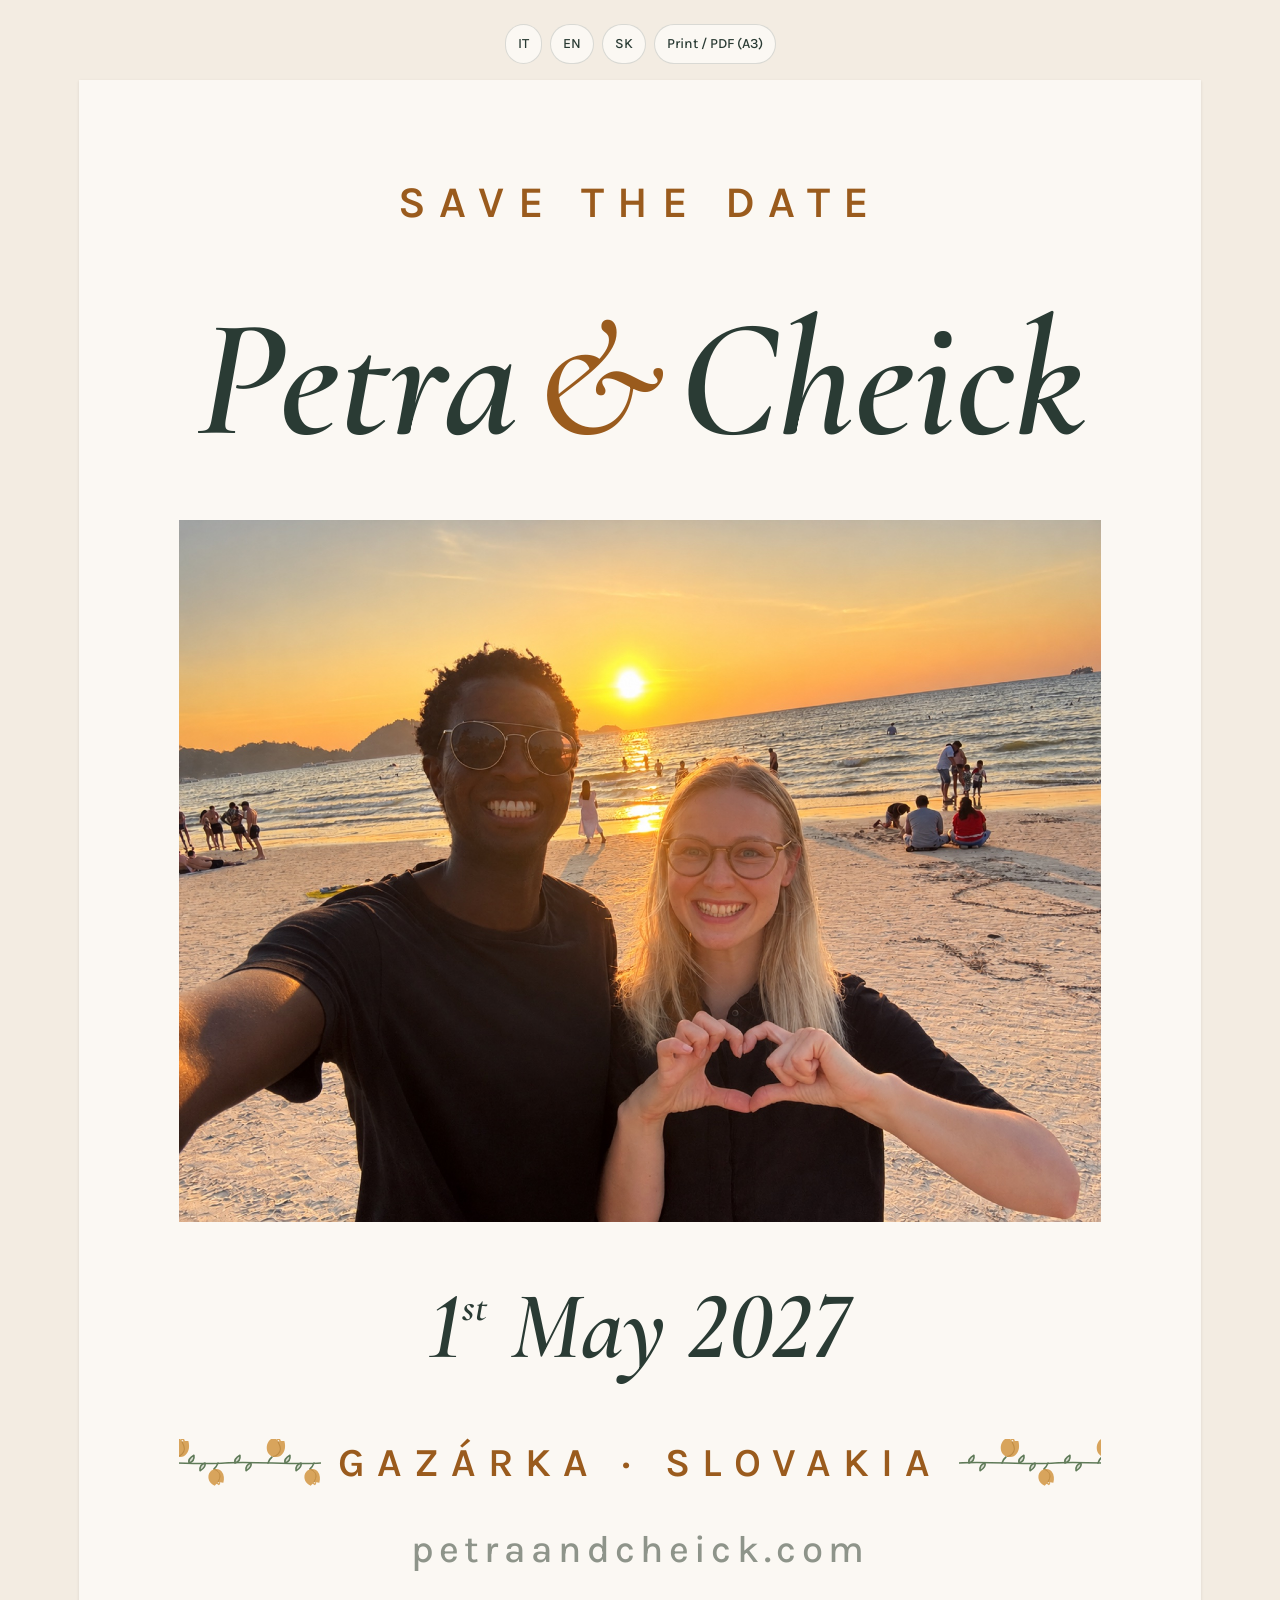
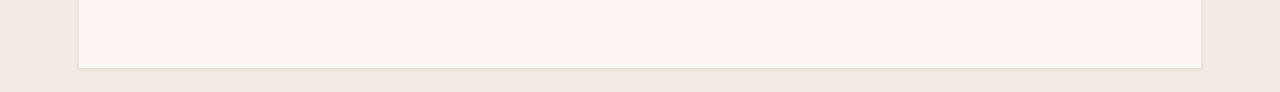
==== poster.html @ 1f32f279 "Tulip identity: vine separators, editable content file, language flags, HTML poster" ====
<!DOCTYPE html>
<html lang="en">
<head>
<meta charset="utf-8"><meta name="viewport" content="width=device-width, initial-scale=1">
<title>Petra & Cheick</title>
<link rel="stylesheet" href="identity.css">
<style>
@page{size:A3 portrait;margin:0}
body{padding:1.5rem 16px;display:grid;justify-items:center;gap:1rem}
.bar{display:flex;gap:.5rem;flex-wrap:wrap;justify-content:center}
.bar button,.bar a{font:inherit;font-size:.875rem;padding:.5rem .75rem;border:1px solid var(--line);border-radius:999px;background:var(--paper);color:var(--ink);text-decoration:none;cursor:pointer}
.sheet{--w:297mm;width:var(--w);aspect-ratio:297/420;background:var(--paper);padding:7% 8%;display:grid;grid-template-rows:auto auto 1fr auto auto;gap:4%;text-align:center;justify-items:center;position:relative;box-shadow:0 1px 3px rgba(0,0,0,.1);max-width:100%}
.sheet .eyebrow{font-size:1.1em;margin:0}
.sheet .names{font-size:4.2em;margin:0;text-wrap:balance}
.sheet .photo{width:100%;height:100%;min-height:0;overflow:hidden}
.sheet .photo img{width:100%;height:100%;object-fit:cover;object-position:50% 40%;display:block}
.sheet .date{margin:0;font-family:var(--display);font-style:italic;font-weight:600;font-size:2.4em;white-space:nowrap;line-height:1;color:var(--ink)}
.sheet .date sup{font-size:.42em;vertical-align:baseline;position:relative;top:-.9em}
.sheet .sep{width:100%;font-size:1em}
.sheet .foot{margin:0;font-size:.95em;letter-spacing:.14em;color:var(--dim)}
.sheet{font-size:calc(var(--w) / 28)}
@media (max-width:760px){ .sheet{--w:100vw;font-size:calc(100vw / 28)} }
@media print{ body{padding:0;gap:0;display:block} .sheet{box-shadow:none;--w:297mm;font-size:calc(297mm / 28);height:420mm} }
</style>
</head>
<body>
<div class="bar noprint"><a href="#it">IT</a><a href="#en">EN</a><a href="#sk">SK</a><button type="button" onclick="print()">Print / PDF (A3)</button></div>
<article class="sheet">
  <p class="eyebrow" id="eyebrow"></p>
  <h1 class="names" id="names"></h1>
  <figure class="photo" style="margin:0"><img src="img/beach-fixed.jpg" alt=""></figure>
  <div style="width:100%;display:grid;gap:.4em;justify-items:center"><p class="date lnum" id="date"></p></div>
  <div style="width:100%;display:grid;gap:.6em"><p class="sep" id="place"></p><p class="foot" id="foot"></p></div>
</article>
<script src="content/site.js"></script>
<script>
const T=SITE.text, n=SITE.config.names;
const extra={en:{foot:'petraandcheick.com'},it:{foot:'petraandcheick.com'},sk:{foot:'petraandcheick.com'}};
function go(){ let l=(location.hash||'#en').slice(1); if(!T[l]) l='en'; const t=T[l];
  document.documentElement.lang=l;
  document.getElementById('eyebrow').textContent=t.eyebrow;
  document.getElementById('names').innerHTML=`${n[0]}<span class="amp">&amp;</span>${n[1]}`;
  document.getElementById('date').innerHTML=t.dateHero;
  document.getElementById('place').textContent=t.place;
  document.getElementById('foot').textContent=extra[l].foot;
}
addEventListener('hashchange',go); go();
</script>
</body>
</html>
---- identity.css ----
/* Identity shared by the site and the print pieces. Palette and type from the website. */
@import url("https://fonts.googleapis.com/css2?family=Cormorant+Garamond:ital,wght@0,400;0,500;0,600;1,400;1,500;1,600&family=Karla:wght@400;500;600&display=swap");
:root{
  --mist:#F3ECE2; --paper:#FBF8F3; --ink:#2A3B34; --muted:#5F6A62; --dim:#8E948A;
  --gold:#E4A55A; --gold-ink:#9A5B1D; --leaf:#5F7A58; --line:rgba(42,59,52,.16);
  --display:'Cormorant Garamond',Georgia,'Times New Roman',serif;
  --body:'Karla',system-ui,-apple-system,sans-serif;
  --vine:url('data:image/svg+xml,%3Csvg%20xmlns%3D%22http%3A%2F%2Fwww.w3.org%2F2000%2Fsvg%22%20viewBox%3D%220%200%2096%2048%22%20fill%3D%22none%22%20stroke%3D%22%235F7A58%22%20stroke-width%3D%221.6%22%20stroke-linecap%3D%22round%22%20stroke-linejoin%3D%22round%22%3E%3Cpath%20d%3D%22M0%2024%20C24%2022%2072%2026%2096%2024%22%2F%3E%3Cpath%20d%3D%22M10%2024%20C9%2020.15%2013%2017.4%2014.95%2016.299999999999997%20C15.5%2020.15%2013.3%2022.9%2010%2024%20Z%22%20fill%3D%22rgba%2895%2C122%2C88%2C.2%29%22%2F%3E%3Cpath%20d%3D%22M26%2024%20C27%2027.85%2023%2030.6%2021.05%2031.700000000000003%20C20.5%2027.85%2022.7%2025.1%2026%2024%20Z%22%20fill%3D%22rgba%2895%2C122%2C88%2C.2%29%22%2F%3E%3Cpath%20d%3D%22M43%2024%20C44%2021.5%2045%2019.5%2047%2018%22%2F%3E%3Cg%20transform%3D%22translate%2847.6%2017.6%29%20rotate%2820%29%20scale%280.26%200.26%29%20translate%28-50%20-90%29%22%20stroke%3D%22none%22%3E%3Cpath%20d%3D%22M50%2090%20C22%2090%2010%2060%2016%2040%20C18%2032%2024%2024%2030%2018%20C40%2023%2046%2024%2050%2029%20C54%2024%2060%2023%2072%2018%20C82%2032%2088%2050%2082%2068%20C78%2080%2070%2088%2050%2090%20Z%22%20fill%3D%22%23D8A45C%22%2F%3E%3Cpath%20d%3D%22M44%2025%20L50%2017%20L56%2023%22%20fill%3D%22none%22%20stroke%3D%22%23D8A45C%22%20stroke-width%3D%226%22%20stroke-linejoin%3D%22round%22%2F%3E%3Cpath%20d%3D%22M50%2029%20C60%2038%2066%2046%2068%2052%20C72%2064%2066%2084%2052%2089%22%20fill%3D%22none%22%20stroke%3D%22%23BE8A42%22%20stroke-width%3D%224%22%20stroke-linecap%3D%22round%22%2F%3E%3C%2Fg%3E%3Cpath%20d%3D%22M60%2024%20C59%2020.15%2063%2017.4%2064.95%2016.299999999999997%20C65.5%2020.15%2063.3%2022.9%2060%2024%20Z%22%20fill%3D%22rgba%2895%2C122%2C88%2C.2%29%22%2F%3E%3Cpath%20d%3D%22M76%2024%20C77%2027.85%2073%2030.6%2071.05%2031.700000000000003%20C70.5%2027.85%2072.7%2025.1%2076%2024%20Z%22%20fill%3D%22rgba%2895%2C122%2C88%2C.2%29%22%2F%3E%3Cpath%20d%3D%22M89%2024%20C88%2026.5%2087%2028.5%2085%2030%22%2F%3E%3Cg%20transform%3D%22translate%2884.4%2030.4%29%20rotate%28-20%29%20scale%280.22%20-0.22%29%20translate%28-50%20-90%29%22%20stroke%3D%22none%22%3E%3Cpath%20d%3D%22M50%2090%20C22%2090%2010%2060%2016%2040%20C18%2032%2024%2024%2030%2018%20C40%2023%2046%2024%2050%2029%20C54%2024%2060%2023%2072%2018%20C82%2032%2088%2050%2082%2068%20C78%2080%2070%2088%2050%2090%20Z%22%20fill%3D%22%23D8A45C%22%2F%3E%3Cpath%20d%3D%22M44%2025%20L50%2017%20L56%2023%22%20fill%3D%22none%22%20stroke%3D%22%23D8A45C%22%20stroke-width%3D%226%22%20stroke-linejoin%3D%22round%22%2F%3E%3Cpath%20d%3D%22M50%2029%20C60%2038%2066%2046%2068%2052%20C72%2064%2066%2084%2052%2089%22%20fill%3D%22none%22%20stroke%3D%22%23BE8A42%22%20stroke-width%3D%224%22%20stroke-linecap%3D%22round%22%2F%3E%3C%2Fg%3E%3C%2Fsvg%3E');
  --tulip-img:url('data:image/svg+xml,%3Csvg%20xmlns%3D%22http%3A%2F%2Fwww.w3.org%2F2000%2Fsvg%22%20viewBox%3D%220%200%20100%20170%22%20fill%3D%22none%22%20stroke-linejoin%3D%22round%22%20stroke-linecap%3D%22round%22%3E%3Cg%20stroke%3D%22%239A5B1D%22%20stroke-width%3D%225%22%3E%3Cpath%20d%3D%22M50%2090%20C22%2090%2010%2060%2016%2040%20C18%2032%2024%2024%2030%2018%20C45%2026%2060%2036%2068%2050%20C74%2062%2068%2086%2050%2090%20Z%22%20fill%3D%22%23F1CFA0%22%2F%3E%3Cpath%20d%3D%22M62%2044%20C65%2033%2068%2025%2072%2018%20C82%2032%2088%2050%2082%2068%20C78%2080%2070%2088%2056%2090%22%20fill%3D%22%23F1CFA0%22%2F%3E%3Cpath%20d%3D%22M44%2025%20L50%2017%20L56%2023%20L50%2029%20Z%22%20fill%3D%22%23F1CFA0%22%2F%3E%3C%2Fg%3E%3Cg%20stroke%3D%22%236E8F5E%22%20stroke-width%3D%225%22%3E%3Cpath%20d%3D%22M50%2090%20L50%20166%22%2F%3E%3Cpath%20d%3D%22M50%20152%20C30%20152%2016%20138%2012%20114%20C34%20116%2046%20130%2050%20152%20Z%22%20fill%3D%22%23CBD3C1%22%2F%3E%3Cpath%20d%3D%22M50%20152%20C70%20152%2084%20138%2088%20114%20C66%20116%2054%20130%2050%20152%20Z%22%20fill%3D%22%23CBD3C1%22%2F%3E%3C%2Fg%3E%3C%2Fsvg%3E');
  --corner-bl:url('data:image/svg+xml,%3Csvg%20xmlns%3D%22http%3A%2F%2Fwww.w3.org%2F2000%2Fsvg%22%20viewBox%3D%220%200%20320%20300%22%3E%3Cdefs%3E%0A%3Cfilter%20id%3D%22wc%22%20x%3D%22-10%25%22%20y%3D%22-10%25%22%20width%3D%22120%25%22%20height%3D%22120%25%22%3E%3CfeTurbulence%20type%3D%22fractalNoise%22%20baseFrequency%3D%22.035%22%20numOctaves%3D%223%22%20seed%3D%224%22%20result%3D%22n%22%2F%3E%3CfeDisplacementMap%20in%3D%22SourceGraphic%22%20in2%3D%22n%22%20scale%3D%224%22%20xChannelSelector%3D%22R%22%20yChannelSelector%3D%22G%22%2F%3E%3C%2Ffilter%3E%0A%3Cfilter%20id%3D%22wc2%22%20x%3D%22-10%25%22%20y%3D%22-10%25%22%20width%3D%22120%25%22%20height%3D%22120%25%22%3E%3CfeTurbulence%20type%3D%22fractalNoise%22%20baseFrequency%3D%22.05%22%20numOctaves%3D%222%22%20seed%3D%229%22%20result%3D%22n%22%2F%3E%3CfeDisplacementMap%20in%3D%22SourceGraphic%22%20in2%3D%22n%22%20scale%3D%223%22%2F%3E%3C%2Ffilter%3E%0A%3ClinearGradient%20id%3D%22gOr%22%20x1%3D%220%22%20y1%3D%220%22%20x2%3D%220%22%20y2%3D%221%22%3E%3Cstop%20offset%3D%220%22%20stop-color%3D%22%23F6C84A%22%2F%3E%3Cstop%20offset%3D%22.55%22%20stop-color%3D%22%23EE8A2E%22%2F%3E%3Cstop%20offset%3D%221%22%20stop-color%3D%22%23D9541F%22%2F%3E%3C%2FlinearGradient%3E%0A%3ClinearGradient%20id%3D%22gOr2%22%20x1%3D%220%22%20y1%3D%220%22%20x2%3D%221%22%20y2%3D%221%22%3E%3Cstop%20offset%3D%220%22%20stop-color%3D%22%23FBD96A%22%2F%3E%3Cstop%20offset%3D%221%22%20stop-color%3D%22%23E86A22%22%2F%3E%3C%2FlinearGradient%3E%0A%3ClinearGradient%20id%3D%22gRed%22%20x1%3D%220%22%20y1%3D%220%22%20x2%3D%220%22%20y2%3D%221%22%3E%3Cstop%20offset%3D%220%22%20stop-color%3D%22%23D8323C%22%2F%3E%3Cstop%20offset%3D%22.6%22%20stop-color%3D%22%23A8102A%22%2F%3E%3Cstop%20offset%3D%221%22%20stop-color%3D%22%236E0A22%22%2F%3E%3C%2FlinearGradient%3E%0A%3ClinearGradient%20id%3D%22gRed2%22%20x1%3D%220%22%20y1%3D%220%22%20x2%3D%221%22%20y2%3D%221%22%3E%3Cstop%20offset%3D%220%22%20stop-color%3D%22%23E8505A%22%2F%3E%3Cstop%20offset%3D%221%22%20stop-color%3D%22%238C0E27%22%2F%3E%3C%2FlinearGradient%3E%0A%3ClinearGradient%20id%3D%22gLeaf%22%20x1%3D%220%22%20y1%3D%220%22%20x2%3D%221%22%20y2%3D%221%22%3E%3Cstop%20offset%3D%220%22%20stop-color%3D%22%238FBF4A%22%2F%3E%3Cstop%20offset%3D%22.5%22%20stop-color%3D%22%233F7D2E%22%2F%3E%3Cstop%20offset%3D%221%22%20stop-color%3D%22%231F4D22%22%2F%3E%3C%2FlinearGradient%3E%0A%3ClinearGradient%20id%3D%22gStem%22%20x1%3D%220%22%20y1%3D%220%22%20x2%3D%220%22%20y2%3D%221%22%3E%3Cstop%20offset%3D%220%22%20stop-color%3D%22%234E8A33%22%2F%3E%3Cstop%20offset%3D%221%22%20stop-color%3D%22%232A5A28%22%2F%3E%3C%2FlinearGradient%3E%0A%3Csymbol%20id%3D%22headOr%22%20viewBox%3D%220%200%20100%20110%22%3E%3Cg%20filter%3D%22url%28%23wc%29%22%3E%3Cpath%20d%3D%22M50%20104%20C22%2098%208%2074%2014%2040%20C18%2020%2026%2010%2034%206%20C40%2024%2046%2044%2050%20104Z%22%20fill%3D%22url%28%23gOr%29%22%20opacity%3D%22.92%22%2F%3E%3Cpath%20d%3D%22M50%20104%20C78%2098%2092%2074%2086%2040%20C82%2020%2074%2010%2066%206%20C60%2024%2054%2044%2050%20104Z%22%20fill%3D%22url%28%23gOr%29%22%20opacity%3D%22.92%22%2F%3E%3Cpath%20d%3D%22M50%20104%20C32%2094%2026%2066%2030%2038%20C33%2020%2042%208%2050%202%20C58%208%2067%2020%2070%2038%20C74%2066%2068%2094%2050%20104Z%22%20fill%3D%22url%28%23gOr2%29%22%20opacity%3D%22.9%22%2F%3E%3Cpath%20d%3D%22M44%2020%20C40%2044%2042%2070%2050%2098%22%20stroke%3D%22%23C8431A%22%20stroke-width%3D%222%22%20fill%3D%22none%22%20opacity%3D%22.5%22%20stroke-linecap%3D%22round%22%2F%3E%3Cpath%20d%3D%22M58%2024%20C62%2046%2060%2072%2052%2098%22%20stroke%3D%22%23F9E08A%22%20stroke-width%3D%222.5%22%20fill%3D%22none%22%20opacity%3D%22.55%22%20stroke-linecap%3D%22round%22%2F%3E%3C%2Fg%3E%3C%2Fsymbol%3E%0A%3Csymbol%20id%3D%22headRed%22%20viewBox%3D%220%200%20100%20110%22%3E%3Cg%20filter%3D%22url%28%23wc2%29%22%3E%3Cpath%20d%3D%22M50%20104%20C22%2098%208%2074%2014%2040%20C18%2020%2026%2010%2034%206%20C40%2024%2046%2044%2050%20104Z%22%20fill%3D%22url%28%23gRed%29%22%20opacity%3D%22.92%22%2F%3E%3Cpath%20d%3D%22M50%20104%20C78%2098%2092%2074%2086%2040%20C82%2020%2074%2010%2066%206%20C60%2024%2054%2044%2050%20104Z%22%20fill%3D%22url%28%23gRed%29%22%20opacity%3D%22.92%22%2F%3E%3Cpath%20d%3D%22M50%20104%20C32%2094%2026%2066%2030%2038%20C33%2020%2042%208%2050%202%20C58%208%2067%2020%2070%2038%20C74%2066%2068%2094%2050%20104Z%22%20fill%3D%22url%28%23gRed2%29%22%20opacity%3D%22.9%22%2F%3E%3Cpath%20d%3D%22M44%2020%20C40%2044%2042%2070%2050%2098%22%20stroke%3D%22%235A0818%22%20stroke-width%3D%222%22%20fill%3D%22none%22%20opacity%3D%22.55%22%20stroke-linecap%3D%22round%22%2F%3E%3Cpath%20d%3D%22M58%2024%20C62%2046%2060%2072%2052%2098%22%20stroke%3D%22%23F3A7A7%22%20stroke-width%3D%222.5%22%20fill%3D%22none%22%20opacity%3D%22.45%22%20stroke-linecap%3D%22round%22%2F%3E%3C%2Fg%3E%3C%2Fsymbol%3E%0A%3Csymbol%20id%3D%22leafWC%22%20viewBox%3D%220%200%2060%20200%22%3E%3Cpath%20filter%3D%22url%28%23wc%29%22%20d%3D%22M30%20198%20C2%20150%200%2090%2022%2030%20C26%2018%2032%208%2040%202%20C52%2050%2058%20110%2042%20160%20C38%20174%2034%20188%2030%20198Z%22%20fill%3D%22url%28%23gLeaf%29%22%20opacity%3D%22.9%22%2F%3E%3Cpath%20d%3D%22M30%20192%20C22%20140%2024%2080%2038%2020%22%20stroke%3D%22%23DCEFA0%22%20stroke-width%3D%222%22%20fill%3D%22none%22%20opacity%3D%22.45%22%20stroke-linecap%3D%22round%22%2F%3E%3C%2Fsymbol%3E%0A%3Csymbol%20id%3D%22cornerBL%22%20viewBox%3D%220%200%20320%20300%22%3E%3Cuse%20href%3D%22%23leafWC%22%20width%3D%2260%22%20height%3D%22200%22%20x%3D%2230%22%20y%3D%22120%22%20transform%3D%22rotate%28-28%2060%20220%29%22%2F%3E%3Cuse%20href%3D%22%23leafWC%22%20width%3D%2260%22%20height%3D%22200%22%20x%3D%22110%22%20y%3D%22150%22%20transform%3D%22rotate%2818%20140%20250%29%22%2F%3E%3Cpath%20d%3D%22M78%20300%20C90%20250%20120%20190%20168%20128%22%20stroke%3D%22url%28%23gStem%29%22%20stroke-width%3D%226%22%20fill%3D%22none%22%20stroke-linecap%3D%22round%22%20filter%3D%22url%28%23wc2%29%22%2F%3E%3Cpath%20d%3D%22M160%20300%20C170%20262%20200%20220%20236%20190%22%20stroke%3D%22url%28%23gStem%29%22%20stroke-width%3D%225.5%22%20fill%3D%22none%22%20stroke-linecap%3D%22round%22%20filter%3D%22url%28%23wc2%29%22%2F%3E%3Cuse%20href%3D%22%23headOr%22%20width%3D%22104%22%20height%3D%22114%22%20x%3D%22116%22%20y%3D%2230%22%20transform%3D%22rotate%2838%20168%2087%29%22%2F%3E%3Cuse%20href%3D%22%23headRed%22%20width%3D%2282%22%20height%3D%2290%22%20x%3D%22196%22%20y%3D%22110%22%20transform%3D%22rotate%2844%20237%20155%29%22%2F%3E%3C%2Fsymbol%3E%0A%3C%21--%20separator%20branch%2C%20left%20side%3A%20a%20stem%20running%20from%20the%20outer%20edge%20toward%20the%20title%20with%20three%20watercolour%20tulips%20and%20leaves%20near%20the%20outer%20end.%20300x60%20--%3E%0A%3Csymbol%20id%3D%22branchL%22%20viewBox%3D%220%200%20300%2060%22%3E%3Cpath%20d%3D%22M0%2040%20C60%2036%20180%2032%20300%2031%22%20stroke%3D%22url%28%23gStem%29%22%20stroke-width%3D%222.6%22%20fill%3D%22none%22%20stroke-linecap%3D%22round%22%20filter%3D%22url%28%23wc2%29%22%2F%3E%3Cuse%20href%3D%22%23leafWC%22%20width%3D%2214%22%20height%3D%2246%22%20x%3D%2224%22%20y%3D%222%22%20transform%3D%22rotate%2826%2031%2048%29%22%2F%3E%3Cuse%20href%3D%22%23leafWC%22%20width%3D%2212%22%20height%3D%2240%22%20x%3D%2292%22%20y%3D%2236%22%20transform%3D%22rotate%28-150%2098%2040%29%22%2F%3E%3Cuse%20href%3D%22%23leafWC%22%20width%3D%2211%22%20height%3D%2236%22%20x%3D%22150%22%20y%3D%220%22%20transform%3D%22rotate%2824%20155%2036%29%22%2F%3E%3Cpath%20d%3D%22M58%2038%20C56%2028%2052%2020%2046%2012%22%20stroke%3D%22url%28%23gStem%29%22%20stroke-width%3D%222%22%20fill%3D%22none%22%20stroke-linecap%3D%22round%22%2F%3E%3Cpath%20d%3D%22M118%2034%20C120%2026%20124%2018%20130%2012%22%20stroke%3D%22url%28%23gStem%29%22%20stroke-width%3D%221.8%22%20fill%3D%22none%22%20stroke-linecap%3D%22round%22%2F%3E%3Cpath%20d%3D%22M196%2032%20C198%2024%20201%2018%20205%2014%22%20stroke%3D%22url%28%23gStem%29%22%20stroke-width%3D%221.6%22%20fill%3D%22none%22%20stroke-linecap%3D%22round%22%2F%3E%3Cuse%20href%3D%22%23headOr%22%20width%3D%2230%22%20height%3D%2233%22%20x%3D%2230%22%20y%3D%22-10%22%20transform%3D%22rotate%28-18%2045%206%29%22%2F%3E%3Cuse%20href%3D%22%23headRed%22%20width%3D%2224%22%20height%3D%2226%22%20x%3D%22118%22%20y%3D%22-6%22%20transform%3D%22rotate%2814%20130%207%29%22%2F%3E%3Cuse%20href%3D%22%23headOr%22%20width%3D%2218%22%20height%3D%2220%22%20x%3D%22196%22%20y%3D%220%22%20transform%3D%22rotate%2810%20205%2010%29%22%2F%3E%3C%2Fsymbol%3E%0A%3C%2Fdefs%3E%3Cuse%20href%3D%22%23cornerBL%22%20width%3D%22320%22%20height%3D%22300%22%2F%3E%3C%2Fsvg%3E');
  --stem:#3F6F2E;
}
*{box-sizing:border-box}
body{margin:0;background:var(--mist);color:var(--ink);font-family:var(--body);font-weight:500;font-size:1.0625rem;line-height:1.6;-webkit-font-smoothing:antialiased}
.display{font-family:var(--display)}
.names{font-family:var(--display);font-style:italic;font-weight:600;color:var(--ink);line-height:1}
.names .amp{color:var(--gold-ink);font-weight:500;padding-inline:.1em}
.eyebrow{font-family:var(--body);font-weight:600;letter-spacing:.3em;text-transform:uppercase;color:var(--gold-ink)}
.lnum{font-variant-numeric:lining-nums;font-feature-settings:"lnum" 1}
/* tulip, vine with small tulips, TITLE, vine, tulip */
.sep{display:flex;align-items:center;gap:1.1rem;margin:0;font-family:var(--body);font-weight:600;font-size:1rem;letter-spacing:.3em;text-transform:uppercase;color:var(--gold-ink);text-align:center}
.sep::before,.sep::after{content:"";flex:1;height:48px;min-width:4rem;background:var(--vine) repeat-x right center/96px 48px}
.sep::after{background-position:left center}
.sep.small{font-size:.75rem;letter-spacing:.24em;gap:.7rem}
.sep.small::before,.sep.small::after{height:30px;min-width:2.5rem;background-size:60px 30px;background-position:right center}
.sep.small::after{background-position:left center}
.branch{height:36px;background:var(--vine) repeat-x center/72px 36px}
.tulip{display:inline-block;width:28px;height:48px;background:var(--tulip-img) no-repeat center/contain}
.corner{position:absolute;width:42%;aspect-ratio:320/300;background:var(--corner-bl) no-repeat center/contain;pointer-events:none}
.corner.bl{left:-2%;bottom:-6%}.corner.br{right:-2%;bottom:-6%;transform:scaleX(-1)}.corner.tr{right:-2%;top:-6%;transform:rotate(180deg)}.corner.tl{left:-2%;top:-6%;transform:scaleY(-1)}
.btn{display:inline-flex;align-items:center;gap:.5rem;text-decoration:none;font-size:.8125rem;letter-spacing:.12em;text-transform:uppercase;padding:.7rem 1.1rem;border:1px solid var(--ink);border-radius:999px;color:var(--ink);background:transparent;cursor:pointer;font:inherit;font-size:.8125rem}
.btn.primary{background:var(--gold);border-color:var(--gold)}
@media print{ body{background:#fff} .noprint{display:none!important} }
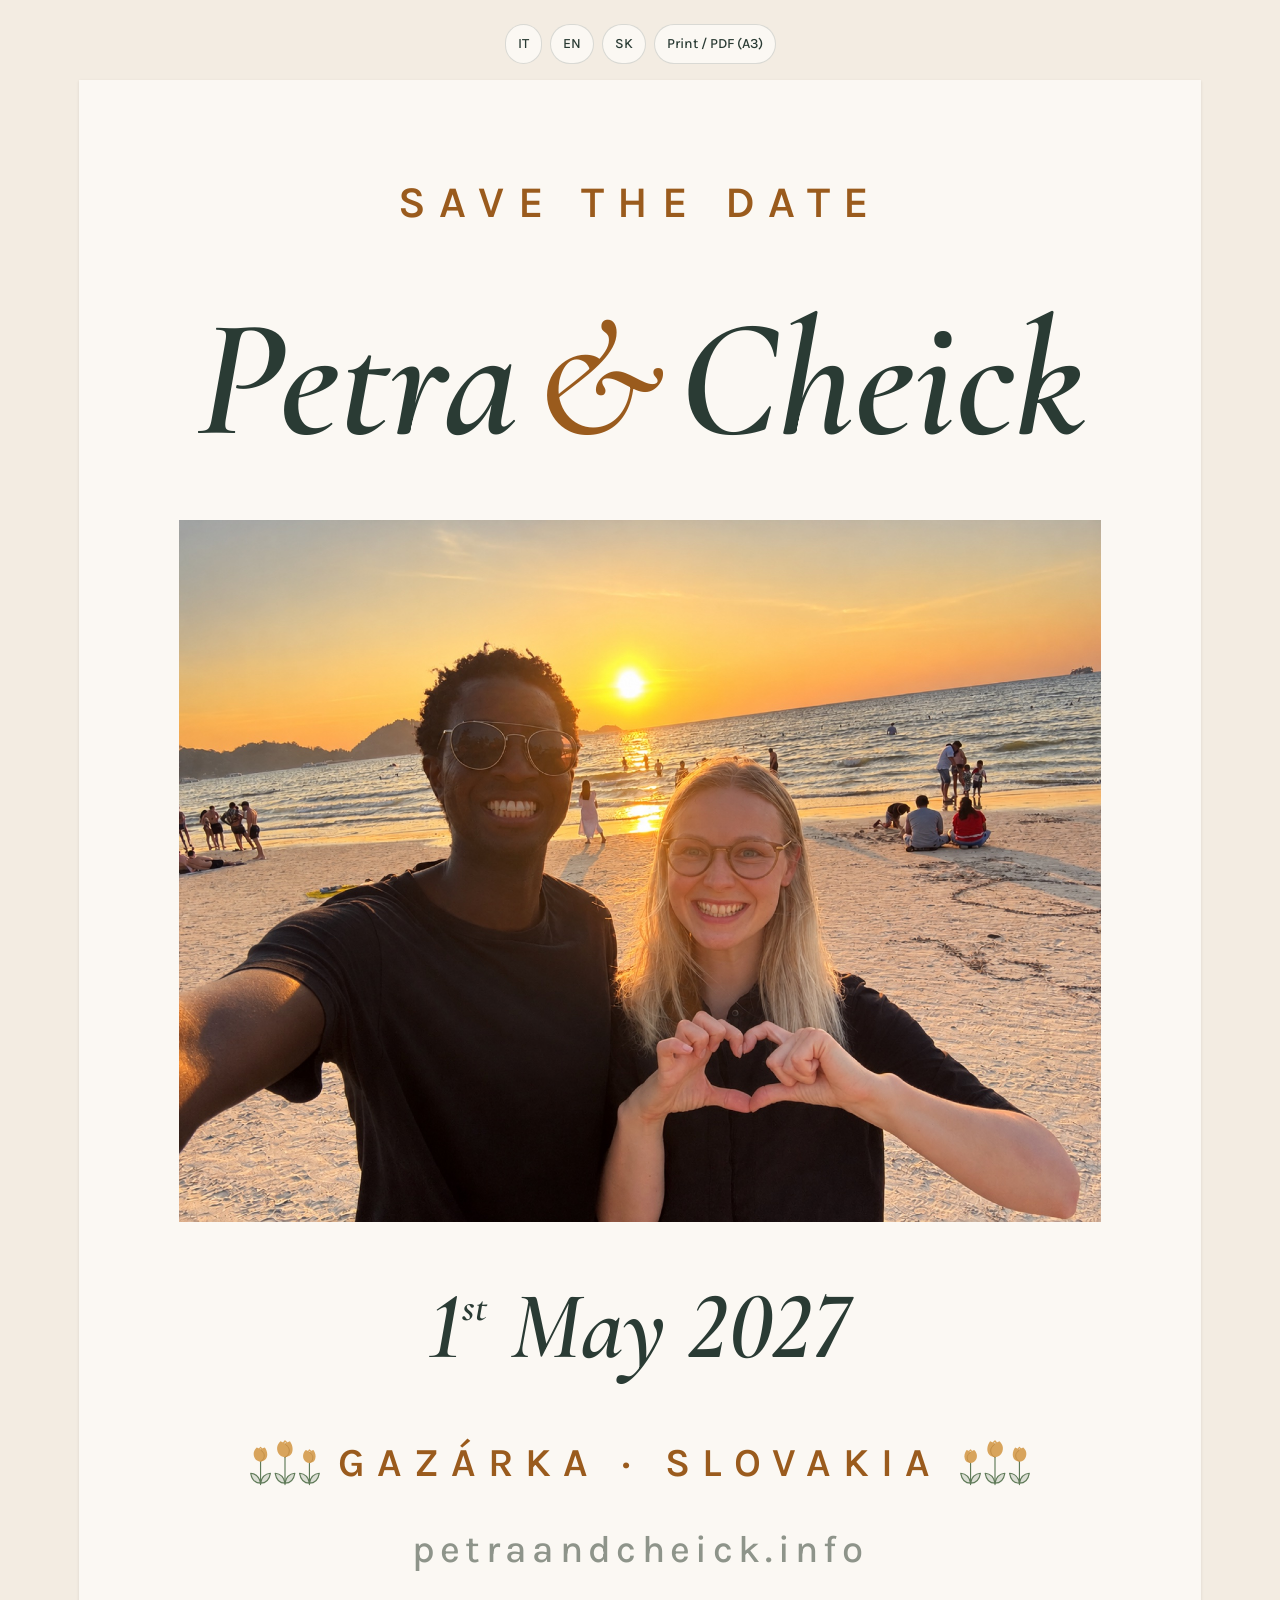
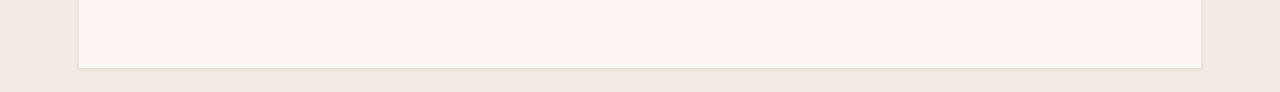
==== commit cc81525b: "Custom domain petraandcheick.info" ====
--- a/poster.html
+++ b/poster.html
@@ -35,7 +35,7 @@
 <script src="content/site.js"></script>
 <script>
 const T=SITE.text, n=SITE.config.names;
-const extra={en:{foot:'petraandcheick.com'},it:{foot:'petraandcheick.com'},sk:{foot:'petraandcheick.com'}};
+const extra={en:{foot:'petraandcheick.info'},it:{foot:'petraandcheick.info'},sk:{foot:'petraandcheick.info'}};
 function go(){ let l=(location.hash||'#en').slice(1); if(!T[l]) l='en'; const t=T[l];
   document.documentElement.lang=l;
   document.getElementById('eyebrow').textContent=t.eyebrow;
--- a/identity.css
+++ b/identity.css
@@ -6,6 +6,7 @@
   --display:'Cormorant Garamond',Georgia,'Times New Roman',serif;
   --body:'Karla',system-ui,-apple-system,sans-serif;
   --vine:url('data:image/svg+xml,%3Csvg%20xmlns%3D%22http%3A%2F%2Fwww.w3.org%2F2000%2Fsvg%22%20viewBox%3D%220%200%2096%2048%22%20fill%3D%22none%22%20stroke%3D%22%235F7A58%22%20stroke-width%3D%221.6%22%20stroke-linecap%3D%22round%22%20stroke-linejoin%3D%22round%22%3E%3Cpath%20d%3D%22M0%2024%20C24%2022%2072%2026%2096%2024%22%2F%3E%3Cpath%20d%3D%22M10%2024%20C9%2020.15%2013%2017.4%2014.95%2016.299999999999997%20C15.5%2020.15%2013.3%2022.9%2010%2024%20Z%22%20fill%3D%22rgba%2895%2C122%2C88%2C.2%29%22%2F%3E%3Cpath%20d%3D%22M26%2024%20C27%2027.85%2023%2030.6%2021.05%2031.700000000000003%20C20.5%2027.85%2022.7%2025.1%2026%2024%20Z%22%20fill%3D%22rgba%2895%2C122%2C88%2C.2%29%22%2F%3E%3Cpath%20d%3D%22M43%2024%20C44%2021.5%2045%2019.5%2047%2018%22%2F%3E%3Cg%20transform%3D%22translate%2847.6%2017.6%29%20rotate%2820%29%20scale%280.26%200.26%29%20translate%28-50%20-90%29%22%20stroke%3D%22none%22%3E%3Cpath%20d%3D%22M50%2090%20C22%2090%2010%2060%2016%2040%20C18%2032%2024%2024%2030%2018%20C40%2023%2046%2024%2050%2029%20C54%2024%2060%2023%2072%2018%20C82%2032%2088%2050%2082%2068%20C78%2080%2070%2088%2050%2090%20Z%22%20fill%3D%22%23D8A45C%22%2F%3E%3Cpath%20d%3D%22M44%2025%20L50%2017%20L56%2023%22%20fill%3D%22none%22%20stroke%3D%22%23D8A45C%22%20stroke-width%3D%226%22%20stroke-linejoin%3D%22round%22%2F%3E%3Cpath%20d%3D%22M50%2029%20C60%2038%2066%2046%2068%2052%20C72%2064%2066%2084%2052%2089%22%20fill%3D%22none%22%20stroke%3D%22%23BE8A42%22%20stroke-width%3D%224%22%20stroke-linecap%3D%22round%22%2F%3E%3C%2Fg%3E%3Cpath%20d%3D%22M60%2024%20C59%2020.15%2063%2017.4%2064.95%2016.299999999999997%20C65.5%2020.15%2063.3%2022.9%2060%2024%20Z%22%20fill%3D%22rgba%2895%2C122%2C88%2C.2%29%22%2F%3E%3Cpath%20d%3D%22M76%2024%20C77%2027.85%2073%2030.6%2071.05%2031.700000000000003%20C70.5%2027.85%2072.7%2025.1%2076%2024%20Z%22%20fill%3D%22rgba%2895%2C122%2C88%2C.2%29%22%2F%3E%3Cpath%20d%3D%22M89%2024%20C88%2026.5%2087%2028.5%2085%2030%22%2F%3E%3Cg%20transform%3D%22translate%2884.4%2030.4%29%20rotate%28-20%29%20scale%280.22%20-0.22%29%20translate%28-50%20-90%29%22%20stroke%3D%22none%22%3E%3Cpath%20d%3D%22M50%2090%20C22%2090%2010%2060%2016%2040%20C18%2032%2024%2024%2030%2018%20C40%2023%2046%2024%2050%2029%20C54%2024%2060%2023%2072%2018%20C82%2032%2088%2050%2082%2068%20C78%2080%2070%2088%2050%2090%20Z%22%20fill%3D%22%23D8A45C%22%2F%3E%3Cpath%20d%3D%22M44%2025%20L50%2017%20L56%2023%22%20fill%3D%22none%22%20stroke%3D%22%23D8A45C%22%20stroke-width%3D%226%22%20stroke-linejoin%3D%22round%22%2F%3E%3Cpath%20d%3D%22M50%2029%20C60%2038%2066%2046%2068%2052%20C72%2064%2066%2084%2052%2089%22%20fill%3D%22none%22%20stroke%3D%22%23BE8A42%22%20stroke-width%3D%224%22%20stroke-linecap%3D%22round%22%2F%3E%3C%2Fg%3E%3C%2Fsvg%3E');
+  --divider:url('data:image/svg+xml,%3Csvg%20xmlns%3D%22http%3A//www.w3.org/2000/svg%22%20viewBox%3D%220%200%20100%2064%22%20fill%3D%22none%22%20stroke%3D%22%235F7A58%22%20stroke-width%3D%221.6%22%20stroke-linecap%3D%22round%22%20stroke-linejoin%3D%22round%22%3E%3Cpath%20d%3D%22M16%2062%20L16%2030%22/%3E%3Cg%20transform%3D%22translate%2816.0%2030.0%29%20rotate%280%29%20scale%280.27%200.27%29%20translate%28-50%20-90%29%22%20stroke%3D%22none%22%3E%3Cpath%20d%3D%22M50%2090%20C22%2090%2010%2060%2016%2040%20C18%2032%2024%2024%2030%2018%20C40%2023%2046%2024%2050%2029%20C54%2024%2060%2023%2072%2018%20C82%2032%2088%2050%2082%2068%20C78%2080%2070%2088%2050%2090%20Z%22%20fill%3D%22%23D8A45C%22/%3E%3Cpath%20d%3D%22M44%2025%20L50%2017%20L56%2023%22%20fill%3D%22none%22%20stroke%3D%22%23D8A45C%22%20stroke-width%3D%226%22%20stroke-linejoin%3D%22round%22/%3E%3Cpath%20d%3D%22M50%2029%20C60%2038%2066%2046%2068%2052%20C72%2064%2066%2084%2052%2089%22%20fill%3D%22none%22%20stroke%3D%22%23BE8A42%22%20stroke-width%3D%224%22%20stroke-linecap%3D%22round%22/%3E%3C/g%3E%3Cg%20transform%3D%22translate%2816%2060%29%20scale%280.36%29%22%3E%3Cpath%20d%3D%22M0%200%20C-20%200%20-34%20-14%20-38%20-38%20C-16%20-36%20-4%20-22%200%200%20Z%22%20fill%3D%22rgba%2895%2C122%2C88%2C.2%29%22%20stroke-width%3D%224.44%22/%3E%3Cpath%20d%3D%22M0%200%20C-20%200%20-34%20-14%20-38%20-38%20C-16%20-36%20-4%20-22%200%200%20Z%22%20transform%3D%22scale%28-1%201%29%22%20fill%3D%22rgba%2895%2C122%2C88%2C.2%29%22%20stroke-width%3D%224.44%22/%3E%3C/g%3E%3Cpath%20d%3D%22M50%2062%20L50%2024%22/%3E%3Cg%20transform%3D%22translate%2850.0%2024.0%29%20rotate%280%29%20scale%280.31%200.31%29%20translate%28-50%20-90%29%22%20stroke%3D%22none%22%3E%3Cpath%20d%3D%22M50%2090%20C22%2090%2010%2060%2016%2040%20C18%2032%2024%2024%2030%2018%20C40%2023%2046%2024%2050%2029%20C54%2024%2060%2023%2072%2018%20C82%2032%2088%2050%2082%2068%20C78%2080%2070%2088%2050%2090%20Z%22%20fill%3D%22%23D8A45C%22/%3E%3Cpath%20d%3D%22M44%2025%20L50%2017%20L56%2023%22%20fill%3D%22none%22%20stroke%3D%22%23D8A45C%22%20stroke-width%3D%226%22%20stroke-linejoin%3D%22round%22/%3E%3Cpath%20d%3D%22M50%2029%20C60%2038%2066%2046%2068%2052%20C72%2064%2066%2084%2052%2089%22%20fill%3D%22none%22%20stroke%3D%22%23BE8A42%22%20stroke-width%3D%224%22%20stroke-linecap%3D%22round%22/%3E%3C/g%3E%3Cg%20transform%3D%22translate%2850%2060%29%20scale%280.36%29%22%3E%3Cpath%20d%3D%22M0%200%20C-20%200%20-34%20-14%20-38%20-38%20C-16%20-36%20-4%20-22%200%200%20Z%22%20fill%3D%22rgba%2895%2C122%2C88%2C.2%29%22%20stroke-width%3D%224.44%22/%3E%3Cpath%20d%3D%22M0%200%20C-20%200%20-34%20-14%20-38%20-38%20C-16%20-36%20-4%20-22%200%200%20Z%22%20transform%3D%22scale%28-1%201%29%22%20fill%3D%22rgba%2895%2C122%2C88%2C.2%29%22%20stroke-width%3D%224.44%22/%3E%3C/g%3E%3Cpath%20d%3D%22M84%2062%20L84%2032%22/%3E%3Cg%20transform%3D%22translate%2884.0%2032.0%29%20rotate%280%29%20scale%280.25%200.25%29%20translate%28-50%20-90%29%22%20stroke%3D%22none%22%3E%3Cpath%20d%3D%22M50%2090%20C22%2090%2010%2060%2016%2040%20C18%2032%2024%2024%2030%2018%20C40%2023%2046%2024%2050%2029%20C54%2024%2060%2023%2072%2018%20C82%2032%2088%2050%2082%2068%20C78%2080%2070%2088%2050%2090%20Z%22%20fill%3D%22%23D8A45C%22/%3E%3Cpath%20d%3D%22M44%2025%20L50%2017%20L56%2023%22%20fill%3D%22none%22%20stroke%3D%22%23D8A45C%22%20stroke-width%3D%226%22%20stroke-linejoin%3D%22round%22/%3E%3Cpath%20d%3D%22M50%2029%20C60%2038%2066%2046%2068%2052%20C72%2064%2066%2084%2052%2089%22%20fill%3D%22none%22%20stroke%3D%22%23BE8A42%22%20stroke-width%3D%224%22%20stroke-linecap%3D%22round%22/%3E%3C/g%3E%3Cg%20transform%3D%22translate%2884%2060%29%20scale%280.36%29%22%3E%3Cpath%20d%3D%22M0%200%20C-20%200%20-34%20-14%20-38%20-38%20C-16%20-36%20-4%20-22%200%200%20Z%22%20fill%3D%22rgba%2895%2C122%2C88%2C.2%29%22%20stroke-width%3D%224.44%22/%3E%3Cpath%20d%3D%22M0%200%20C-20%200%20-34%20-14%20-38%20-38%20C-16%20-36%20-4%20-22%200%200%20Z%22%20transform%3D%22scale%28-1%201%29%22%20fill%3D%22rgba%2895%2C122%2C88%2C.2%29%22%20stroke-width%3D%224.44%22/%3E%3C/g%3E%3C/svg%3E');
   --tulip-img:url('data:image/svg+xml,%3Csvg%20xmlns%3D%22http%3A%2F%2Fwww.w3.org%2F2000%2Fsvg%22%20viewBox%3D%220%200%20100%20170%22%20fill%3D%22none%22%20stroke-linejoin%3D%22round%22%20stroke-linecap%3D%22round%22%3E%3Cg%20stroke%3D%22%239A5B1D%22%20stroke-width%3D%225%22%3E%3Cpath%20d%3D%22M50%2090%20C22%2090%2010%2060%2016%2040%20C18%2032%2024%2024%2030%2018%20C45%2026%2060%2036%2068%2050%20C74%2062%2068%2086%2050%2090%20Z%22%20fill%3D%22%23F1CFA0%22%2F%3E%3Cpath%20d%3D%22M62%2044%20C65%2033%2068%2025%2072%2018%20C82%2032%2088%2050%2082%2068%20C78%2080%2070%2088%2056%2090%22%20fill%3D%22%23F1CFA0%22%2F%3E%3Cpath%20d%3D%22M44%2025%20L50%2017%20L56%2023%20L50%2029%20Z%22%20fill%3D%22%23F1CFA0%22%2F%3E%3C%2Fg%3E%3Cg%20stroke%3D%22%236E8F5E%22%20stroke-width%3D%225%22%3E%3Cpath%20d%3D%22M50%2090%20L50%20166%22%2F%3E%3Cpath%20d%3D%22M50%20152%20C30%20152%2016%20138%2012%20114%20C34%20116%2046%20130%2050%20152%20Z%22%20fill%3D%22%23CBD3C1%22%2F%3E%3Cpath%20d%3D%22M50%20152%20C70%20152%2084%20138%2088%20114%20C66%20116%2054%20130%2050%20152%20Z%22%20fill%3D%22%23CBD3C1%22%2F%3E%3C%2Fg%3E%3C%2Fsvg%3E');
   --corner-bl:url('data:image/svg+xml,%3Csvg%20xmlns%3D%22http%3A%2F%2Fwww.w3.org%2F2000%2Fsvg%22%20viewBox%3D%220%200%20320%20300%22%3E%3Cdefs%3E%0A%3Cfilter%20id%3D%22wc%22%20x%3D%22-10%25%22%20y%3D%22-10%25%22%20width%3D%22120%25%22%20height%3D%22120%25%22%3E%3CfeTurbulence%20type%3D%22fractalNoise%22%20baseFrequency%3D%22.035%22%20numOctaves%3D%223%22%20seed%3D%224%22%20result%3D%22n%22%2F%3E%3CfeDisplacementMap%20in%3D%22SourceGraphic%22%20in2%3D%22n%22%20scale%3D%224%22%20xChannelSelector%3D%22R%22%20yChannelSelector%3D%22G%22%2F%3E%3C%2Ffilter%3E%0A%3Cfilter%20id%3D%22wc2%22%20x%3D%22-10%25%22%20y%3D%22-10%25%22%20width%3D%22120%25%22%20height%3D%22120%25%22%3E%3CfeTurbulence%20type%3D%22fractalNoise%22%20baseFrequency%3D%22.05%22%20numOctaves%3D%222%22%20seed%3D%229%22%20result%3D%22n%22%2F%3E%3CfeDisplacementMap%20in%3D%22SourceGraphic%22%20in2%3D%22n%22%20scale%3D%223%22%2F%3E%3C%2Ffilter%3E%0A%3ClinearGradient%20id%3D%22gOr%22%20x1%3D%220%22%20y1%3D%220%22%20x2%3D%220%22%20y2%3D%221%22%3E%3Cstop%20offset%3D%220%22%20stop-color%3D%22%23F6C84A%22%2F%3E%3Cstop%20offset%3D%22.55%22%20stop-color%3D%22%23EE8A2E%22%2F%3E%3Cstop%20offset%3D%221%22%20stop-color%3D%22%23D9541F%22%2F%3E%3C%2FlinearGradient%3E%0A%3ClinearGradient%20id%3D%22gOr2%22%20x1%3D%220%22%20y1%3D%220%22%20x2%3D%221%22%20y2%3D%221%22%3E%3Cstop%20offset%3D%220%22%20stop-color%3D%22%23FBD96A%22%2F%3E%3Cstop%20offset%3D%221%22%20stop-color%3D%22%23E86A22%22%2F%3E%3C%2FlinearGradient%3E%0A%3ClinearGradient%20id%3D%22gRed%22%20x1%3D%220%22%20y1%3D%220%22%20x2%3D%220%22%20y2%3D%221%22%3E%3Cstop%20offset%3D%220%22%20stop-color%3D%22%23D8323C%22%2F%3E%3Cstop%20offset%3D%22.6%22%20stop-color%3D%22%23A8102A%22%2F%3E%3Cstop%20offset%3D%221%22%20stop-color%3D%22%236E0A22%22%2F%3E%3C%2FlinearGradient%3E%0A%3ClinearGradient%20id%3D%22gRed2%22%20x1%3D%220%22%20y1%3D%220%22%20x2%3D%221%22%20y2%3D%221%22%3E%3Cstop%20offset%3D%220%22%20stop-color%3D%22%23E8505A%22%2F%3E%3Cstop%20offset%3D%221%22%20stop-color%3D%22%238C0E27%22%2F%3E%3C%2FlinearGradient%3E%0A%3ClinearGradient%20id%3D%22gLeaf%22%20x1%3D%220%22%20y1%3D%220%22%20x2%3D%221%22%20y2%3D%221%22%3E%3Cstop%20offset%3D%220%22%20stop-color%3D%22%238FBF4A%22%2F%3E%3Cstop%20offset%3D%22.5%22%20stop-color%3D%22%233F7D2E%22%2F%3E%3Cstop%20offset%3D%221%22%20stop-color%3D%22%231F4D22%22%2F%3E%3C%2FlinearGradient%3E%0A%3ClinearGradient%20id%3D%22gStem%22%20x1%3D%220%22%20y1%3D%220%22%20x2%3D%220%22%20y2%3D%221%22%3E%3Cstop%20offset%3D%220%22%20stop-color%3D%22%234E8A33%22%2F%3E%3Cstop%20offset%3D%221%22%20stop-color%3D%22%232A5A28%22%2F%3E%3C%2FlinearGradient%3E%0A%3Csymbol%20id%3D%22headOr%22%20viewBox%3D%220%200%20100%20110%22%3E%3Cg%20filter%3D%22url%28%23wc%29%22%3E%3Cpath%20d%3D%22M50%20104%20C22%2098%208%2074%2014%2040%20C18%2020%2026%2010%2034%206%20C40%2024%2046%2044%2050%20104Z%22%20fill%3D%22url%28%23gOr%29%22%20opacity%3D%22.92%22%2F%3E%3Cpath%20d%3D%22M50%20104%20C78%2098%2092%2074%2086%2040%20C82%2020%2074%2010%2066%206%20C60%2024%2054%2044%2050%20104Z%22%20fill%3D%22url%28%23gOr%29%22%20opacity%3D%22.92%22%2F%3E%3Cpath%20d%3D%22M50%20104%20C32%2094%2026%2066%2030%2038%20C33%2020%2042%208%2050%202%20C58%208%2067%2020%2070%2038%20C74%2066%2068%2094%2050%20104Z%22%20fill%3D%22url%28%23gOr2%29%22%20opacity%3D%22.9%22%2F%3E%3Cpath%20d%3D%22M44%2020%20C40%2044%2042%2070%2050%2098%22%20stroke%3D%22%23C8431A%22%20stroke-width%3D%222%22%20fill%3D%22none%22%20opacity%3D%22.5%22%20stroke-linecap%3D%22round%22%2F%3E%3Cpath%20d%3D%22M58%2024%20C62%2046%2060%2072%2052%2098%22%20stroke%3D%22%23F9E08A%22%20stroke-width%3D%222.5%22%20fill%3D%22none%22%20opacity%3D%22.55%22%20stroke-linecap%3D%22round%22%2F%3E%3C%2Fg%3E%3C%2Fsymbol%3E%0A%3Csymbol%20id%3D%22headRed%22%20viewBox%3D%220%200%20100%20110%22%3E%3Cg%20filter%3D%22url%28%23wc2%29%22%3E%3Cpath%20d%3D%22M50%20104%20C22%2098%208%2074%2014%2040%20C18%2020%2026%2010%2034%206%20C40%2024%2046%2044%2050%20104Z%22%20fill%3D%22url%28%23gRed%29%22%20opacity%3D%22.92%22%2F%3E%3Cpath%20d%3D%22M50%20104%20C78%2098%2092%2074%2086%2040%20C82%2020%2074%2010%2066%206%20C60%2024%2054%2044%2050%20104Z%22%20fill%3D%22url%28%23gRed%29%22%20opacity%3D%22.92%22%2F%3E%3Cpath%20d%3D%22M50%20104%20C32%2094%2026%2066%2030%2038%20C33%2020%2042%208%2050%202%20C58%208%2067%2020%2070%2038%20C74%2066%2068%2094%2050%20104Z%22%20fill%3D%22url%28%23gRed2%29%22%20opacity%3D%22.9%22%2F%3E%3Cpath%20d%3D%22M44%2020%20C40%2044%2042%2070%2050%2098%22%20stroke%3D%22%235A0818%22%20stroke-width%3D%222%22%20fill%3D%22none%22%20opacity%3D%22.55%22%20stroke-linecap%3D%22round%22%2F%3E%3Cpath%20d%3D%22M58%2024%20C62%2046%2060%2072%2052%2098%22%20stroke%3D%22%23F3A7A7%22%20stroke-width%3D%222.5%22%20fill%3D%22none%22%20opacity%3D%22.45%22%20stroke-linecap%3D%22round%22%2F%3E%3C%2Fg%3E%3C%2Fsymbol%3E%0A%3Csymbol%20id%3D%22leafWC%22%20viewBox%3D%220%200%2060%20200%22%3E%3Cpath%20filter%3D%22url%28%23wc%29%22%20d%3D%22M30%20198%20C2%20150%200%2090%2022%2030%20C26%2018%2032%208%2040%202%20C52%2050%2058%20110%2042%20160%20C38%20174%2034%20188%2030%20198Z%22%20fill%3D%22url%28%23gLeaf%29%22%20opacity%3D%22.9%22%2F%3E%3Cpath%20d%3D%22M30%20192%20C22%20140%2024%2080%2038%2020%22%20stroke%3D%22%23DCEFA0%22%20stroke-width%3D%222%22%20fill%3D%22none%22%20opacity%3D%22.45%22%20stroke-linecap%3D%22round%22%2F%3E%3C%2Fsymbol%3E%0A%3Csymbol%20id%3D%22cornerBL%22%20viewBox%3D%220%200%20320%20300%22%3E%3Cuse%20href%3D%22%23leafWC%22%20width%3D%2260%22%20height%3D%22200%22%20x%3D%2230%22%20y%3D%22120%22%20transform%3D%22rotate%28-28%2060%20220%29%22%2F%3E%3Cuse%20href%3D%22%23leafWC%22%20width%3D%2260%22%20height%3D%22200%22%20x%3D%22110%22%20y%3D%22150%22%20transform%3D%22rotate%2818%20140%20250%29%22%2F%3E%3Cpath%20d%3D%22M78%20300%20C90%20250%20120%20190%20168%20128%22%20stroke%3D%22url%28%23gStem%29%22%20stroke-width%3D%226%22%20fill%3D%22none%22%20stroke-linecap%3D%22round%22%20filter%3D%22url%28%23wc2%29%22%2F%3E%3Cpath%20d%3D%22M160%20300%20C170%20262%20200%20220%20236%20190%22%20stroke%3D%22url%28%23gStem%29%22%20stroke-width%3D%225.5%22%20fill%3D%22none%22%20stroke-linecap%3D%22round%22%20filter%3D%22url%28%23wc2%29%22%2F%3E%3Cuse%20href%3D%22%23headOr%22%20width%3D%22104%22%20height%3D%22114%22%20x%3D%22116%22%20y%3D%2230%22%20transform%3D%22rotate%2838%20168%2087%29%22%2F%3E%3Cuse%20href%3D%22%23headRed%22%20width%3D%2282%22%20height%3D%2290%22%20x%3D%22196%22%20y%3D%22110%22%20transform%3D%22rotate%2844%20237%20155%29%22%2F%3E%3C%2Fsymbol%3E%0A%3C%21--%20separator%20branch%2C%20left%20side%3A%20a%20stem%20running%20from%20the%20outer%20edge%20toward%20the%20title%20with%20three%20watercolour%20tulips%20and%20leaves%20near%20the%20outer%20end.%20300x60%20--%3E%0A%3Csymbol%20id%3D%22branchL%22%20viewBox%3D%220%200%20300%2060%22%3E%3Cpath%20d%3D%22M0%2040%20C60%2036%20180%2032%20300%2031%22%20stroke%3D%22url%28%23gStem%29%22%20stroke-width%3D%222.6%22%20fill%3D%22none%22%20stroke-linecap%3D%22round%22%20filter%3D%22url%28%23wc2%29%22%2F%3E%3Cuse%20href%3D%22%23leafWC%22%20width%3D%2214%22%20height%3D%2246%22%20x%3D%2224%22%20y%3D%222%22%20transform%3D%22rotate%2826%2031%2048%29%22%2F%3E%3Cuse%20href%3D%22%23leafWC%22%20width%3D%2212%22%20height%3D%2240%22%20x%3D%2292%22%20y%3D%2236%22%20transform%3D%22rotate%28-150%2098%2040%29%22%2F%3E%3Cuse%20href%3D%22%23leafWC%22%20width%3D%2211%22%20height%3D%2236%22%20x%3D%22150%22%20y%3D%220%22%20transform%3D%22rotate%2824%20155%2036%29%22%2F%3E%3Cpath%20d%3D%22M58%2038%20C56%2028%2052%2020%2046%2012%22%20stroke%3D%22url%28%23gStem%29%22%20stroke-width%3D%222%22%20fill%3D%22none%22%20stroke-linecap%3D%22round%22%2F%3E%3Cpath%20d%3D%22M118%2034%20C120%2026%20124%2018%20130%2012%22%20stroke%3D%22url%28%23gStem%29%22%20stroke-width%3D%221.8%22%20fill%3D%22none%22%20stroke-linecap%3D%22round%22%2F%3E%3Cpath%20d%3D%22M196%2032%20C198%2024%20201%2018%20205%2014%22%20stroke%3D%22url%28%23gStem%29%22%20stroke-width%3D%221.6%22%20fill%3D%22none%22%20stroke-linecap%3D%22round%22%2F%3E%3Cuse%20href%3D%22%23headOr%22%20width%3D%2230%22%20height%3D%2233%22%20x%3D%2230%22%20y%3D%22-10%22%20transform%3D%22rotate%28-18%2045%206%29%22%2F%3E%3Cuse%20href%3D%22%23headRed%22%20width%3D%2224%22%20height%3D%2226%22%20x%3D%22118%22%20y%3D%22-6%22%20transform%3D%22rotate%2814%20130%207%29%22%2F%3E%3Cuse%20href%3D%22%23headOr%22%20width%3D%2218%22%20height%3D%2220%22%20x%3D%22196%22%20y%3D%220%22%20transform%3D%22rotate%2810%20205%2010%29%22%2F%3E%3C%2Fsymbol%3E%0A%3C%2Fdefs%3E%3Cuse%20href%3D%22%23cornerBL%22%20width%3D%22320%22%20height%3D%22300%22%2F%3E%3C%2Fsvg%3E');
   --stem:#3F6F2E;
@@ -17,13 +18,12 @@
 .names .amp{color:var(--gold-ink);font-weight:500;padding-inline:.1em}
 .eyebrow{font-family:var(--body);font-weight:600;letter-spacing:.3em;text-transform:uppercase;color:var(--gold-ink)}
 .lnum{font-variant-numeric:lining-nums;font-feature-settings:"lnum" 1}
-/* tulip, vine with small tulips, TITLE, vine, tulip */
-.sep{display:flex;align-items:center;gap:1.1rem;margin:0;font-family:var(--body);font-weight:600;font-size:1rem;letter-spacing:.3em;text-transform:uppercase;color:var(--gold-ink);text-align:center}
-.sep::before,.sep::after{content:"";flex:1;height:48px;min-width:4rem;background:var(--vine) repeat-x right center/96px 48px}
-.sep::after{background-position:left center}
+/* three standing tulips, TITLE, three standing tulips (mirrored) */
+.sep{display:flex;align-items:center;gap:1.1rem;margin:0;font-family:var(--body);font-weight:600;font-size:1rem;letter-spacing:.3em;text-transform:uppercase;color:var(--gold-ink);text-align:center;justify-content:center;white-space:nowrap}
+.sep::before,.sep::after{content:"";flex:0 0 72px;height:46px;background:var(--divider) no-repeat center/contain}
+.sep::after{transform:scaleX(-1)}
 .sep.small{font-size:.75rem;letter-spacing:.24em;gap:.7rem}
-.sep.small::before,.sep.small::after{height:30px;min-width:2.5rem;background-size:60px 30px;background-position:right center}
-.sep.small::after{background-position:left center}
+.sep.small::before,.sep.small::after{flex:0 0 50px;height:32px}
 .branch{height:36px;background:var(--vine) repeat-x center/72px 36px}
 .tulip{display:inline-block;width:28px;height:48px;background:var(--tulip-img) no-repeat center/contain}
 .corner{position:absolute;width:42%;aspect-ratio:320/300;background:var(--corner-bl) no-repeat center/contain;pointer-events:none}
@@ -31,3 +31,4 @@
 .btn{display:inline-flex;align-items:center;gap:.5rem;text-decoration:none;font-size:.8125rem;letter-spacing:.12em;text-transform:uppercase;padding:.7rem 1.1rem;border:1px solid var(--ink);border-radius:999px;color:var(--ink);background:transparent;cursor:pointer;font:inherit;font-size:.8125rem}
 .btn.primary{background:var(--gold);border-color:var(--gold)}
 @media print{ body{background:#fff} .noprint{display:none!important} }
+@media (max-width:380px){.sep.small{letter-spacing:.16em;gap:.5rem}}
